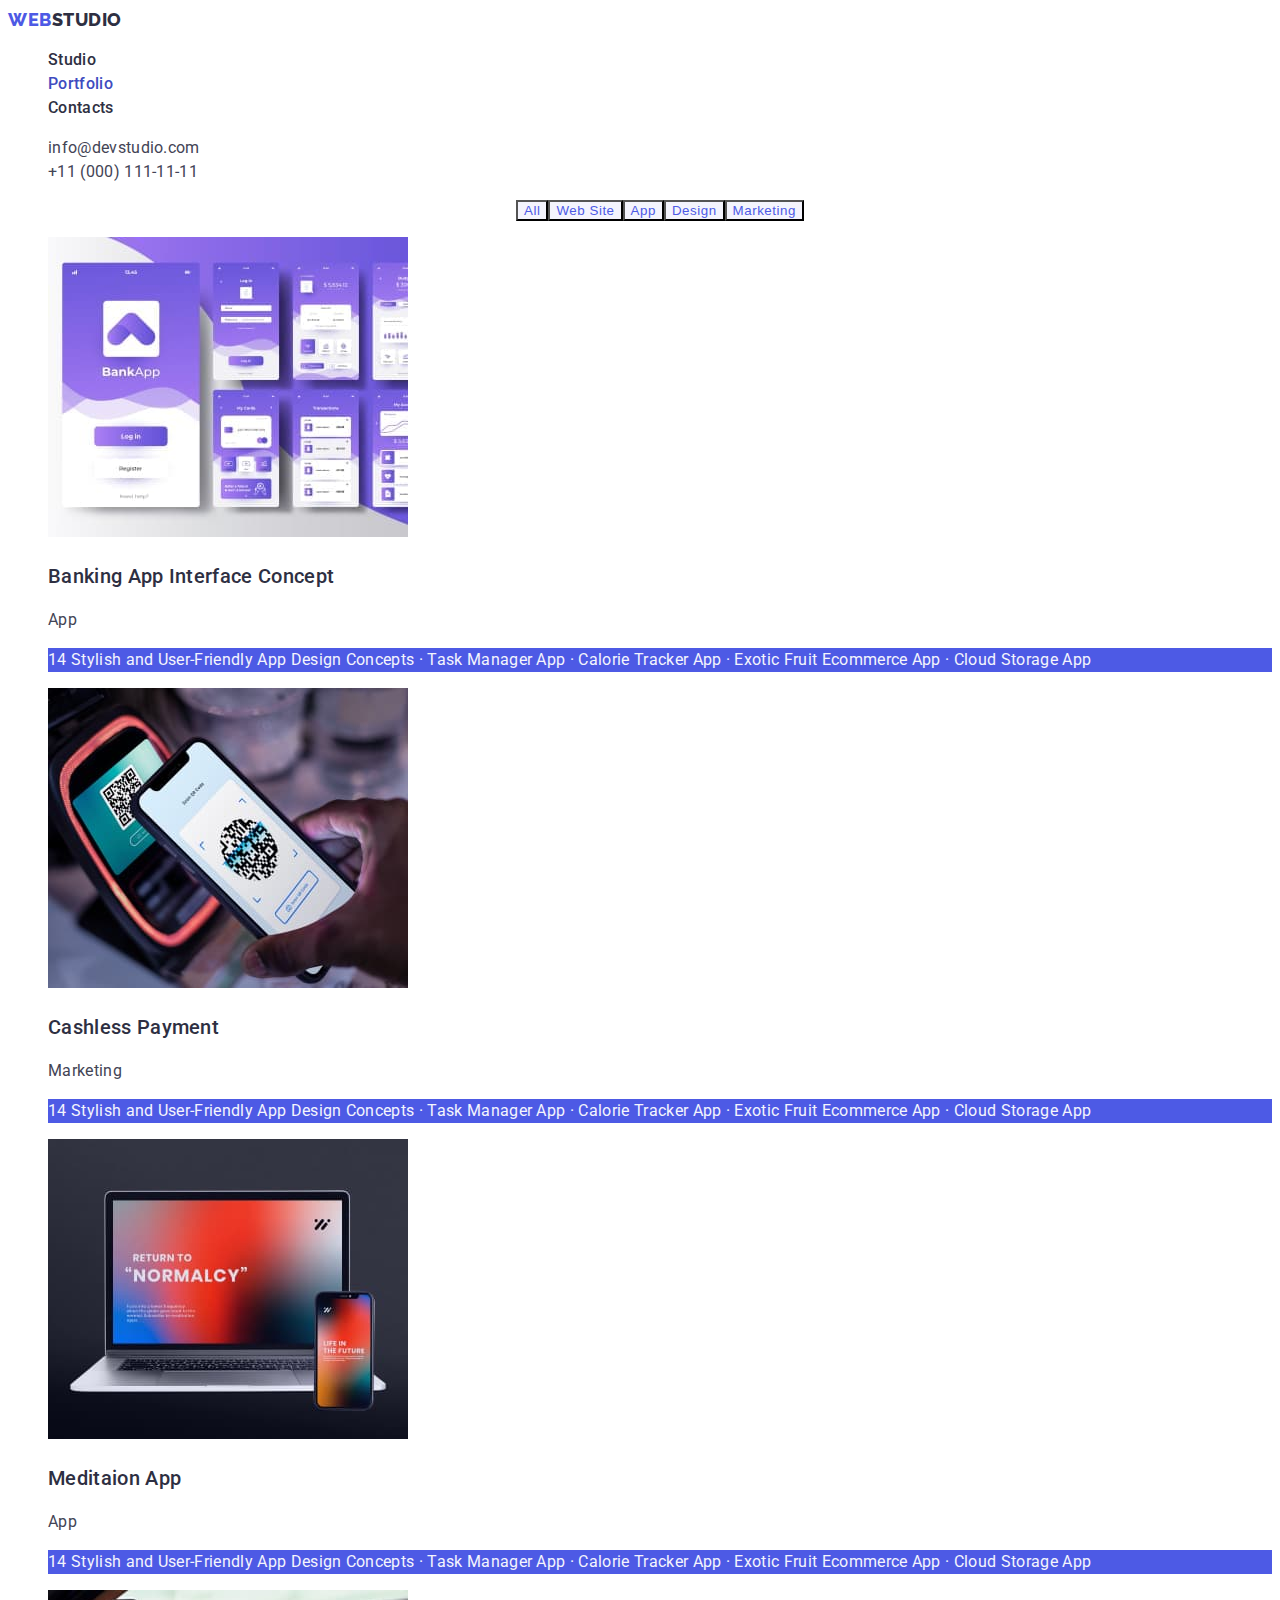
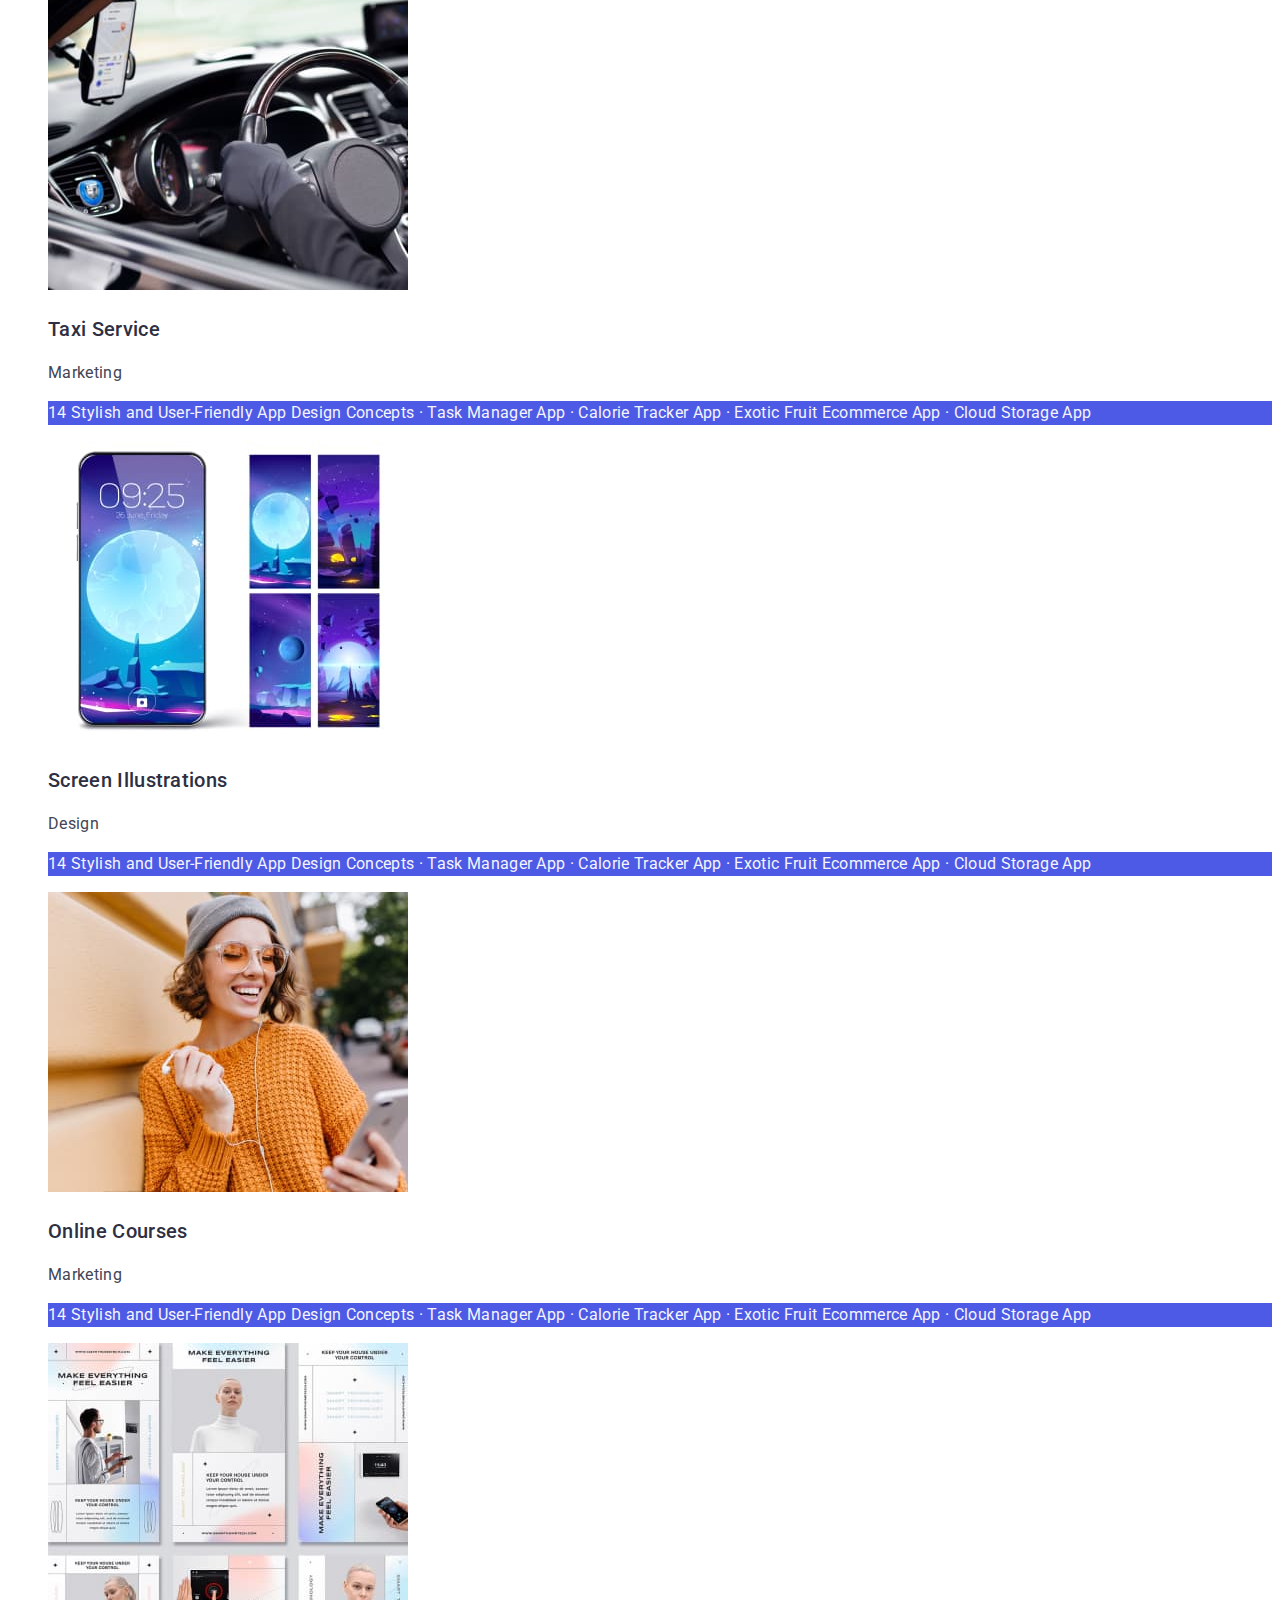
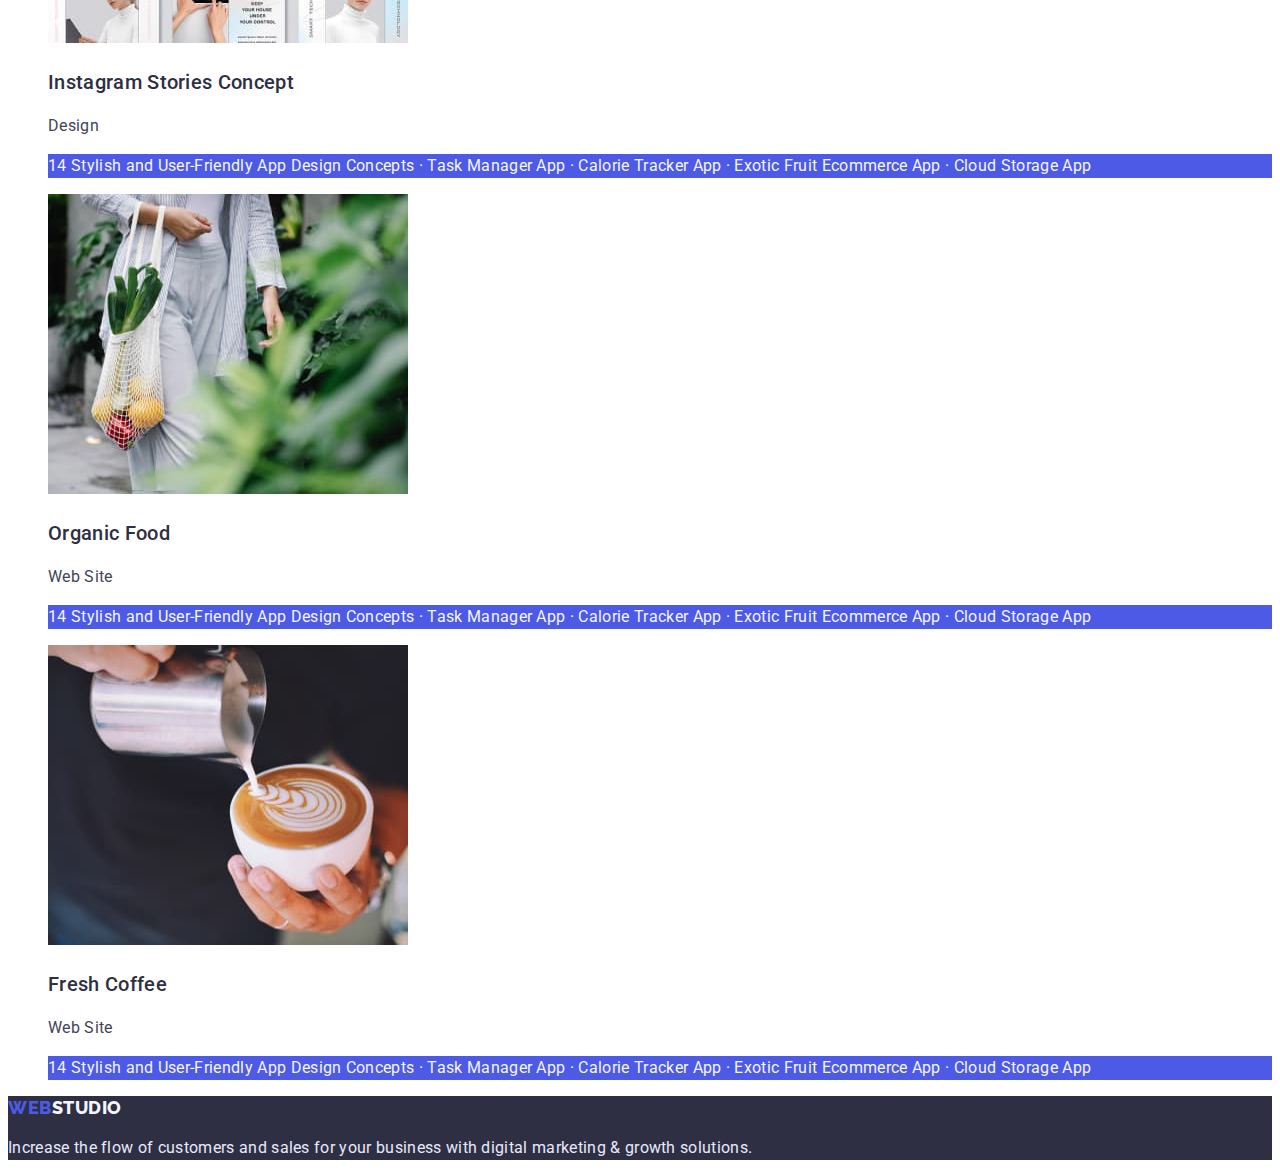
==== portfolio.html @ d2bc3204 "Initial commit" ====
<!DOCTYPE html>
<html lang="en">
  <head>
    <meta charset="UTF-8" />
    <meta http-equiv="X-UA-Compatible" content="IE=edge" />
    <meta name="viewport" content="width=device-width, initial-scale=1.0" />
    <title>Portfolio</title>
    <link rel="preconnect" href="https://fonts.googleapis.com" />
    <link rel="preconnect" href="https://fonts.gstatic.com" crossorigin />
    <link
      href="https://fonts.googleapis.com/css2?family=Raleway:ital,wght@0,800;1,800&family=Roboto:ital,wght@0,400;0,500;0,700;0,900;1,400;1,500;1,700;1,900&display=swap"
      rel="stylesheet"
    />

    <link rel="stylesheet" href="./css/styles.css" />
  </head>
  <body>
    <!-- Header -->

    <header class="page-header">
      <nav class="page-nav">
        <a class="logo link" href="./index.html"
          >Web<span class="logo-studio">Studio</span></a
        >
        <ul class="menu list">
          <li class="menu-item">
            <a class="menu-link link" href="./index.html">Studio</a>
          </li>
          <li class="menu-item">
            <a class="menu-link current link" href="./portfolio.html"
              >Portfolio</a
            >
          </li>
          <li class="menu-item">
            <a class="menu-link link" href="">Contacts</a>
          </li>
        </ul>
      </nav>
      <ul class="contact list">
        <li class="contact-item">
          <a class="contact-mail link" href="mailto:info@devstudio.com"
            >info@devstudio.com</a
          >
        </li>
        <li class="contact-item">
          <a class="contact-phone link" href="tel:+110001111111"
            >+11 (000) 111-11-11</a
          >
        </li>
      </ul>
    </header>

    <!-- Main -->

    <main>
      <section class="section-works">
        <h1 class="main-title-none">Portfolio-hero</h1>
        <ul class="filters-list list">
          <li><button class="filter-btn" type="button">All</button></li>
          <li><button class="filter-btn" type="button">Web Site</button></li>
          <li><button class="filter-btn" type="button">App</button></li>
          <li><button class="filter-btn" type="button">Design</button></li>
          <li><button class="filter-btn" type="button">Marketing</button></li>
        </ul>

        <h2 class="section-title-none">Portfolio-work examples</h2>
        <ul class="list">
          <li>
            <a class="work-link link" href="">
              <img
                src="./images/portfolio/banking-app.jpg"
                alt="Banking App Interface Concept"
                width="360"
              />
              <h3 class="section-subtitle">Banking App Interface Concept</h3>
              <p class="section-description">App</p>
              <p class="work-info">
                14 Stylish and User-Friendly App Design Concepts · Task Manager
                App · Calorie Tracker App · Exotic Fruit Ecommerce App · Cloud
                Storage App
              </p>
            </a>
          </li>
          <li>
            <a class="work-link link" href="">
              <img
                src="./images/portfolio/cashless-payment.jpg"
                alt="Cashless Payment"
                width="360"
              />
              <h3 class="section-subtitle">Cashless Payment</h3>
              <p class="section-description">Marketing</p>
              <p class="work-info">
                14 Stylish and User-Friendly App Design Concepts · Task Manager
                App · Calorie Tracker App · Exotic Fruit Ecommerce App · Cloud
                Storage App
              </p>
            </a>
          </li>
          <li>
            <a class="work-link link" href="">
              <img
                src="./images/portfolio/meditaion-app.jpg"
                alt="Meditaion App"
                width="360"
              />
              <h3 class="section-subtitle">Meditaion App</h3>
              <p class="section-description">App</p>
              <p class="work-info">
                14 Stylish and User-Friendly App Design Concepts · Task Manager
                App · Calorie Tracker App · Exotic Fruit Ecommerce App · Cloud
                Storage App
              </p>
            </a>
          </li>
          <li>
            <a class="work-link link" href="">
              <img
                src="./images/portfolio/taxi-service.jpg"
                alt="Taxi Service"
                width="360"
              />
              <h3 class="section-subtitle">Taxi Service</h3>
              <p class="section-description">Marketing</p>
              <p class="work-info">
                14 Stylish and User-Friendly App Design Concepts · Task Manager
                App · Calorie Tracker App · Exotic Fruit Ecommerce App · Cloud
                Storage App
              </p>
            </a>
          </li>
          <li>
            <a class="work-link link" href="">
              <img
                src="./images/portfolio/screen-illustrations.jpg"
                alt="Screen Illustrations"
                width="360"
              />
              <h3 class="section-subtitle">Screen Illustrations</h3>
              <p class="section-description">Design</p>
              <p class="work-info">
                14 Stylish and User-Friendly App Design Concepts · Task Manager
                App · Calorie Tracker App · Exotic Fruit Ecommerce App · Cloud
                Storage App
              </p>
            </a>
          </li>
          <li>
            <a class="work-link link" href="">
              <img
                src="./images/portfolio/online-courses.jpg"
                alt="Online Courses"
                width="360"
              />
              <h3 class="section-subtitle">Online Courses</h3>
              <p class="section-description">Marketing</p>
              <p class="work-info">
                14 Stylish and User-Friendly App Design Concepts · Task Manager
                App · Calorie Tracker App · Exotic Fruit Ecommerce App · Cloud
                Storage App
              </p>
            </a>
          </li>
          <li>
            <a class="work-link link" href="">
              <img
                src="./images/portfolio/instagram-stories-concept.jpg"
                alt="Instagram Stories Concept"
                width="360"
              />
              <h3 class="section-subtitle">Instagram Stories Concept</h3>
              <p class="section-description">Design</p>
              <p class="work-info">
                14 Stylish and User-Friendly App Design Concepts · Task Manager
                App · Calorie Tracker App · Exotic Fruit Ecommerce App · Cloud
                Storage App
              </p>
            </a>
          </li>
          <li>
            <a class="work-link link" href="">
              <img
                src="./images/portfolio/organic-food.jpg"
                alt="Organic Food"
                width="360"
              />
              <h3 class="section-subtitle">Organic Food</h3>
              <p class="section-description">Web Site</p>
              <p class="work-info">
                14 Stylish and User-Friendly App Design Concepts · Task Manager
                App · Calorie Tracker App · Exotic Fruit Ecommerce App · Cloud
                Storage App
              </p>
            </a>
          </li>
          <li>
            <a class="work-link link" href="">
              <img
                src="./images/portfolio/fresh-coffee.jpg"
                alt="Fresh Coffee"
                width="360"
              />
              <h3 class="section-subtitle">Fresh Coffee</h3>
              <p class="section-description">Web Site</p>
              <p class="work-info">
                14 Stylish and User-Friendly App Design Concepts · Task Manager
                App · Calorie Tracker App · Exotic Fruit Ecommerce App · Cloud
                Storage App
              </p>
            </a>
          </li>
        </ul>
      </section>
    </main>

    <!-- Footer -->
    <footer class="footer">
      <a class="logo link" href="./index.html"
        >Web<span class="logo-studio">Studio</span></a
      >
      <p class="section-description">
        Increase the flow of customers and sales for your business with digital
        marketing & growth solutions.
      </p>
    </footer>
  </body>
</html>
---- css/styles.css ----
:root {
  --primary-font: 'Roboto', sans-serif;
  --secondary-font: 'Raleway', sans-serif;

  --primary-brand-color: #4d5ae5;
  --pressed-color: #404bbf;

  --primary-text-color: #434455;
  --secondary-text-color: #2e2f42;
  --dark-theme-text-color: #ffffff;
  --dark-theme-logo-text-color: #f4f4fd;
  --dark-theme-secondary-text-color: #e7e9fc;
  --work-info-text-color: #f4f4fd;
  --primary-background-color: #ffffff;
  --secondory-backgound-color: #f4f4fd;
  --dark-background-color: #2e2f42;
}

.list {
  list-style: none;
}

.link {
  text-decoration: none;
  /* color: inherit; */
}

body {
  font-family: var(--primary-font);
  font-size: 16px;
  line-height: 1.5;
  letter-spacing: 0.02em;
  background-color: var(--primary-background-color);
  color: var(--primary-text-color);
}

/* нижнэ пiдкреслення при наведеннi
.link:hover, */
/* .link:focus { */
/* text-decoration: underline; */
/* } */

/* ==========Components========= */

.main-title {
  font-weight: 700;
  font-size: 56px;
  line-height: 1.07;
  text-align: center;
  color: var(--dark-theme-text-color);
}
.main-title-none {
  display: none;
}

.section-title {
  font-weight: 700;
  font-size: 36px;
  line-height: 1.11;
  text-align: center;
  text-transform: capitalize;
  color: var(--secondary-text-color);
}

.section-title-none {
  display: none;
}

.section-subtitle {
  font-weight: 500;
  font-size: 20px;
  line-height: 1.2;
  color: var(--secondary-text-color);
}

.section-description {
  color: var(--primary-text-color);
}
/* ==========/Components========= */

/* =============Header========== */
.page-header {
  background: var(--primary-background-color);
}

.logo {
  font-family: var(--secondary-font);
  font-weight: 800;
  font-size: 18px;
  line-height: 1.33;
  display: flex;
  align-items: center;
  letter-spacing: 0.03em;
  text-transform: uppercase;
  color: var(--primary-brand-color);
}

.logo-studio {
  color: var(--secondary-text-color);
}

.menu-link {
  font-weight: 500;
  color: var(--secondary-text-color);
}

.menu-link:hover,
.menu-link:focus {
  color: var(--pressed-color);
}

.menu-link.current {
  color: var(--pressed-color);
}

.contact-mail {
  color: var(--primary-text-color);
}

.contact-mail:hover,
.contact-mail:focus {
  color: var(--pressed-color);
}

.contact-phone {
  color: var(--primary-text-color);
}

.contact-phone:hover,
.contact-phone:focus {
  color: var(--pressed-color);
}
/* ===========/Header============*/

/* ============Hero============== */
.hero {
  background: var(--dark-background-color);
}

.modal-btn {
  font-weight: 500;
  display: flex;
  align-items: center;
  letter-spacing: 0.04em;
  color: var(--dark-theme-text-color);
  background-color: var(--primary-brand-color);
  cursor: pointer;
}

.modal-btn:hover,
.modal-btn:focus {
  background-color: var(--pressed-color);
}
/* ==============/Hero=========== */

/* ==============Main============= */
/*  =============Team============== */
.section-team {
  background-color: var(--secondory-backgound-color);
}
/* =============/Main================ */

/* =============Footer============= */
.footer {
  background: var(--dark-background-color);
}

.footer .logo-studio {
  color: var(--dark-theme-logo-text-color);
}

.footer .section-description {
  color: var(--dark-theme-secondary-text-color);
}

/* ==============Portfolio=============*/
.filters-list {
  display: flex;
  flex-direction: row;
  justify-content: center;
  align-items: center;
}

.filter-btn {
  display: flex;
  flex-direction: row;
  justify-content: center;
  align-items: center;

  font-weight: 500;
  display: flex;
  align-items: center;
  text-align: center;
  letter-spacing: 0.04em;
  background-color: var(--secondory-backgound-color);
  color: var(--primary-brand-color);
  cursor: pointer;
}

.filter-btn:hover,
.filter-btn:focus {
  background-color: var(--primary-brand-color);
  color: var(--dark-theme-text-color);
}

.work-info {
  color: var(--work-info-text-color);
  background-color: var(--primary-brand-color);
}
/* ==============/Portfolio=============*/
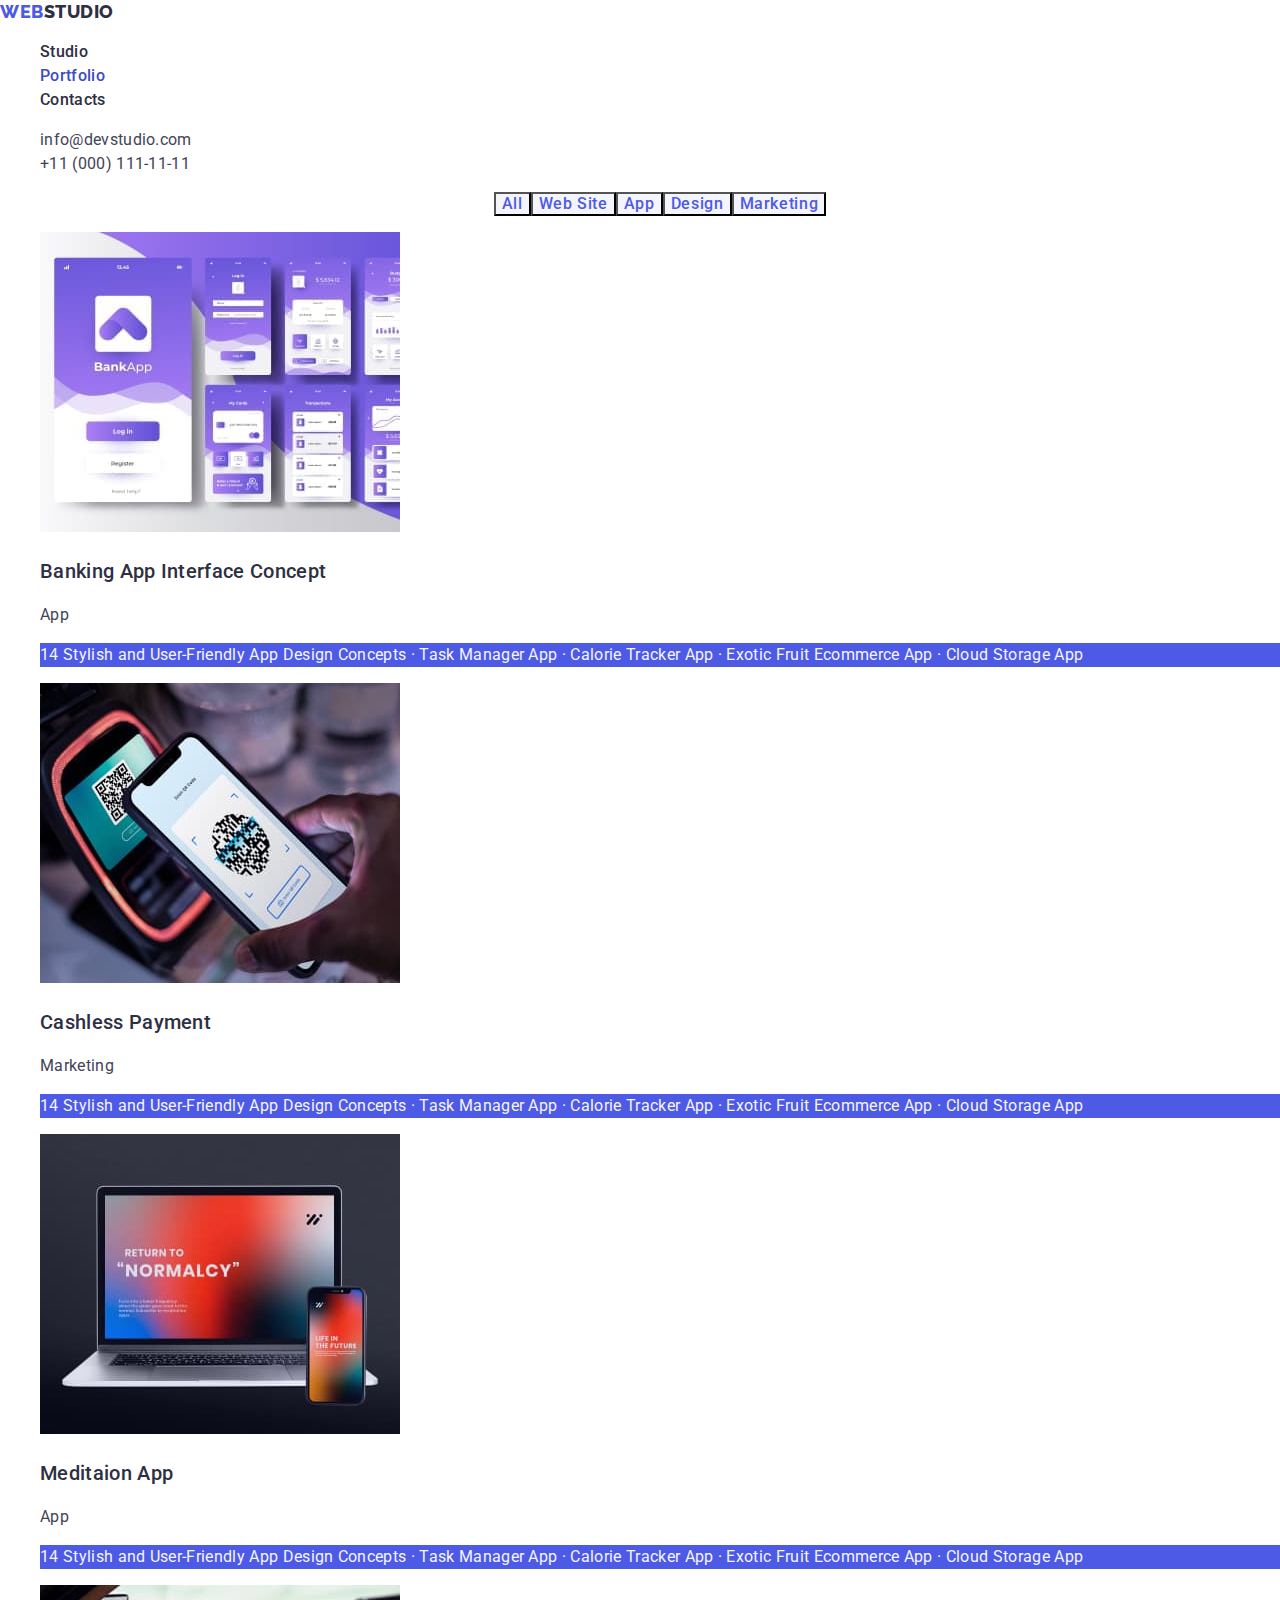
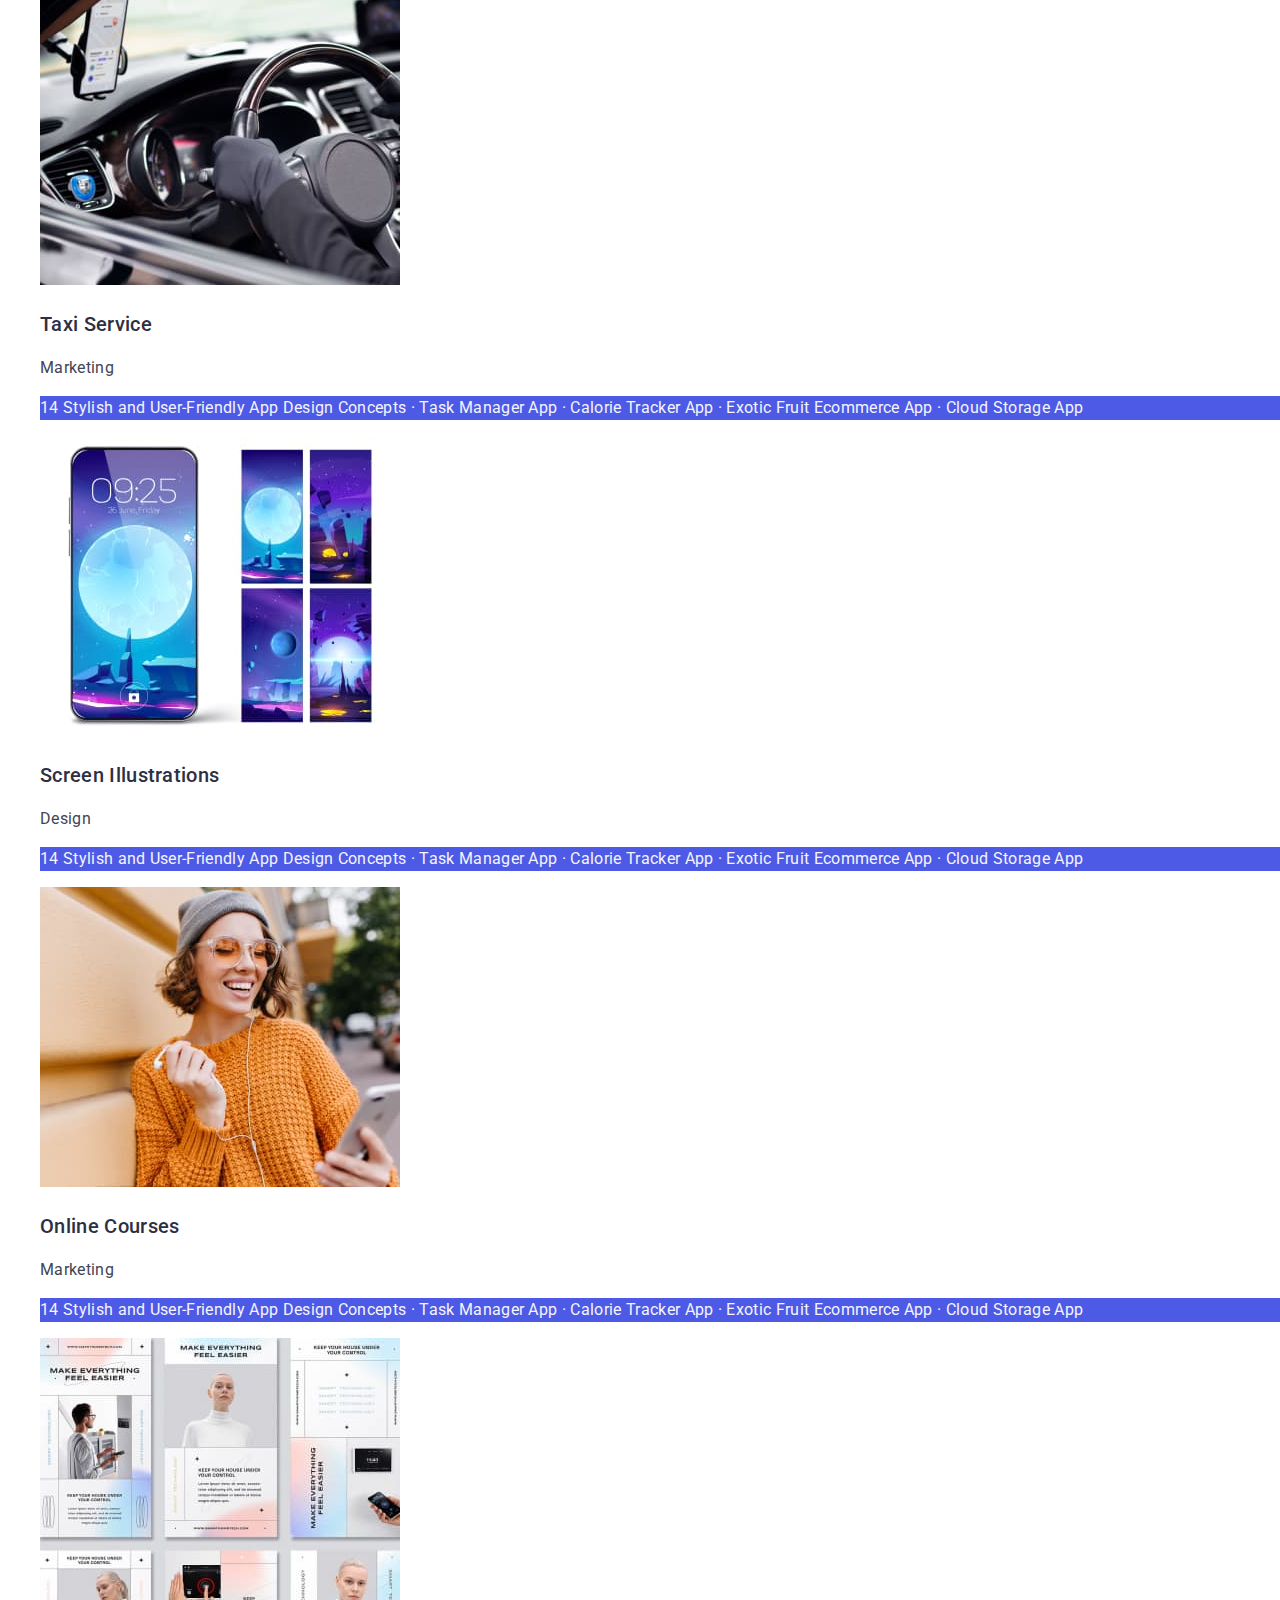
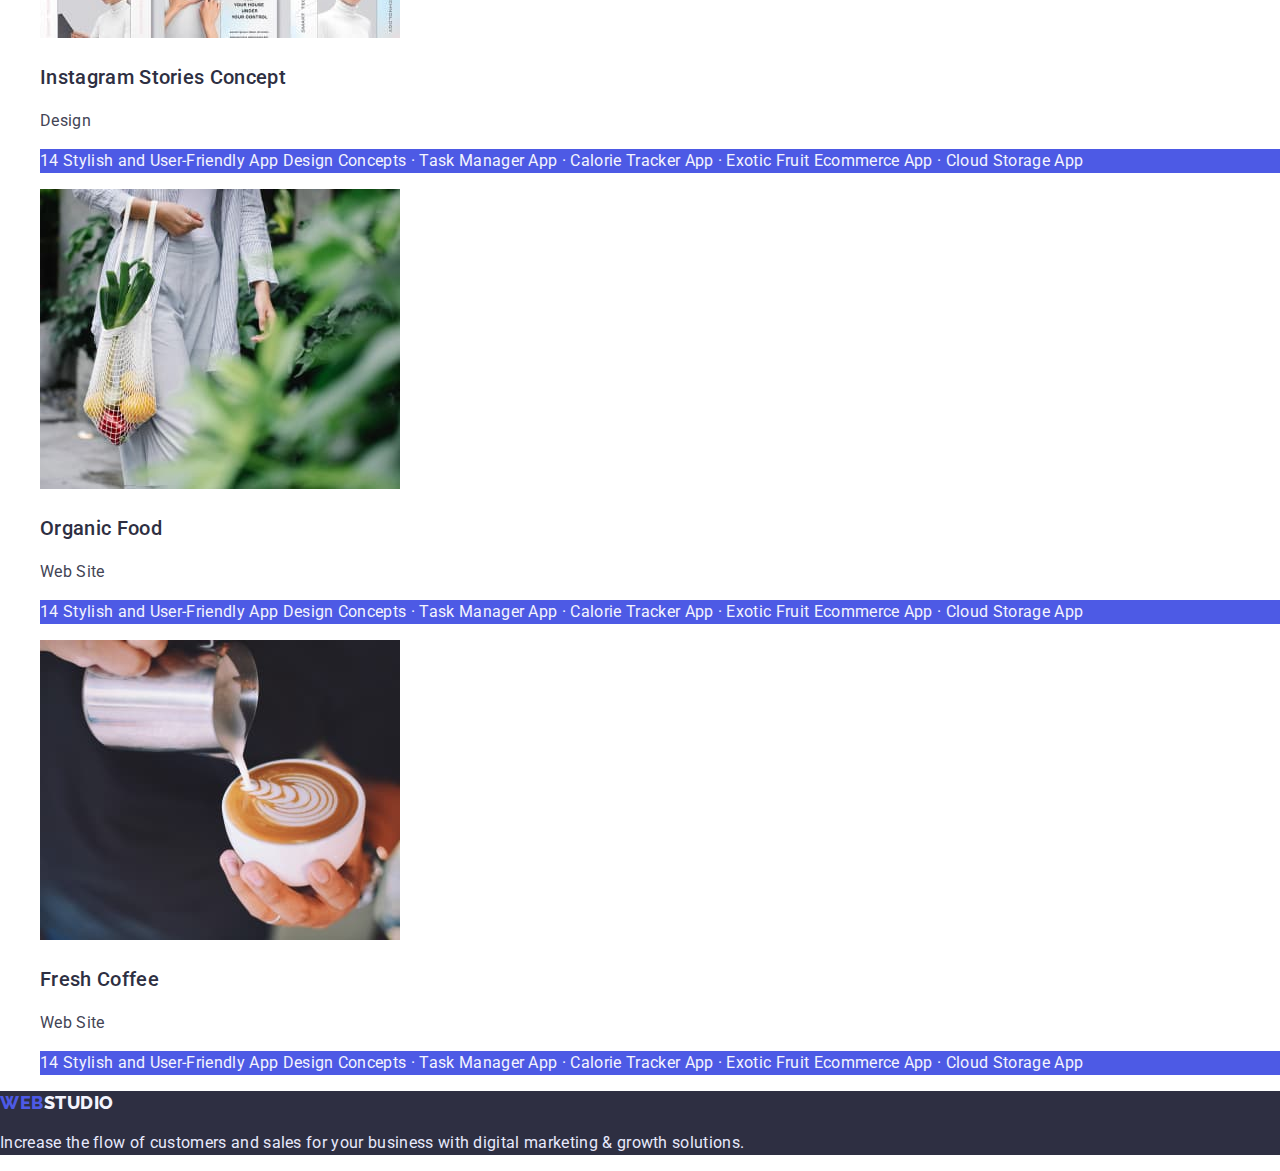
==== commit 1955c4a6: "add modern-normolize" ====
--- a/portfolio.html
+++ b/portfolio.html
@@ -11,7 +11,10 @@
       href="https://fonts.googleapis.com/css2?family=Raleway:ital,wght@0,800;1,800&family=Roboto:ital,wght@0,400;0,500;0,700;0,900;1,400;1,500;1,700;1,900&display=swap"
       rel="stylesheet"
     />
-
+    <link
+      rel="stylesheet"
+      href="https://cdnjs.cloudflare.com/ajax/libs/modern-normalize/1.1.0/modern-normalize.min.css"
+    />
     <link rel="stylesheet" href="./css/styles.css" />
   </head>
   <body>
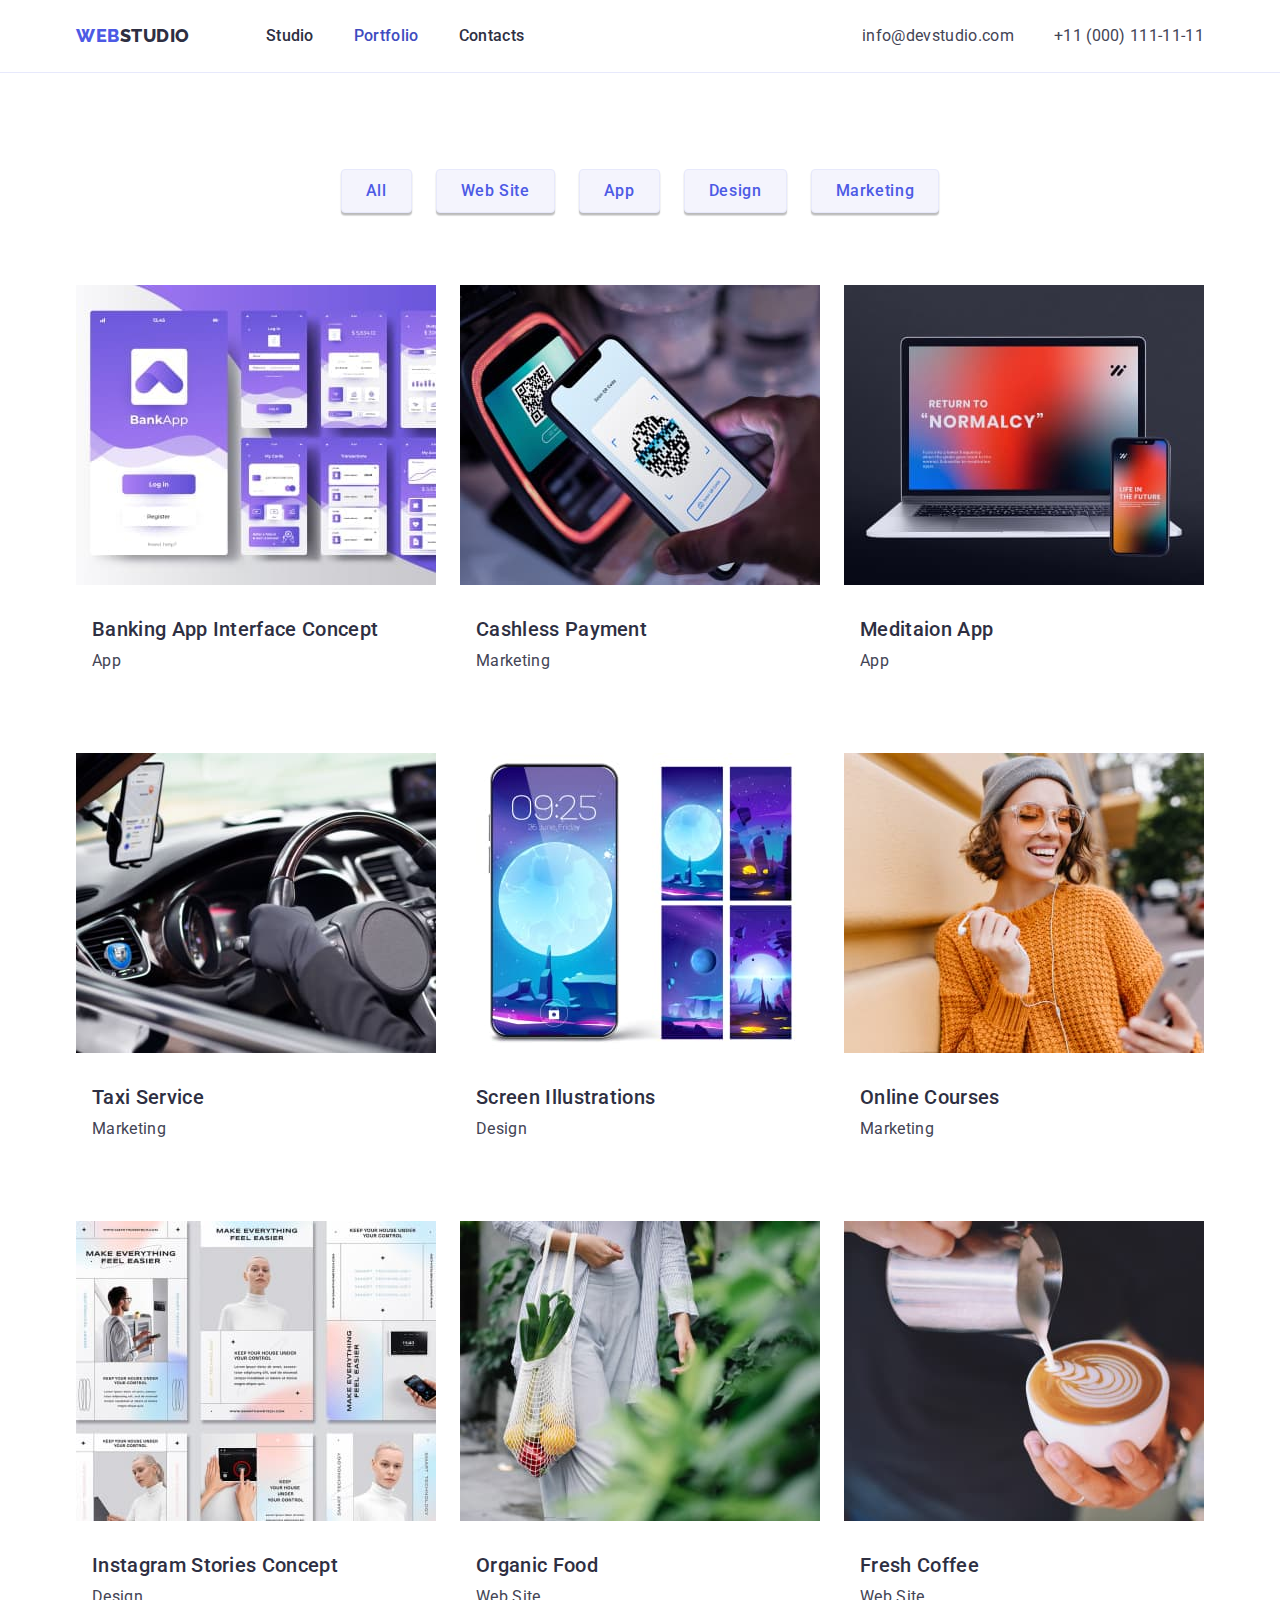
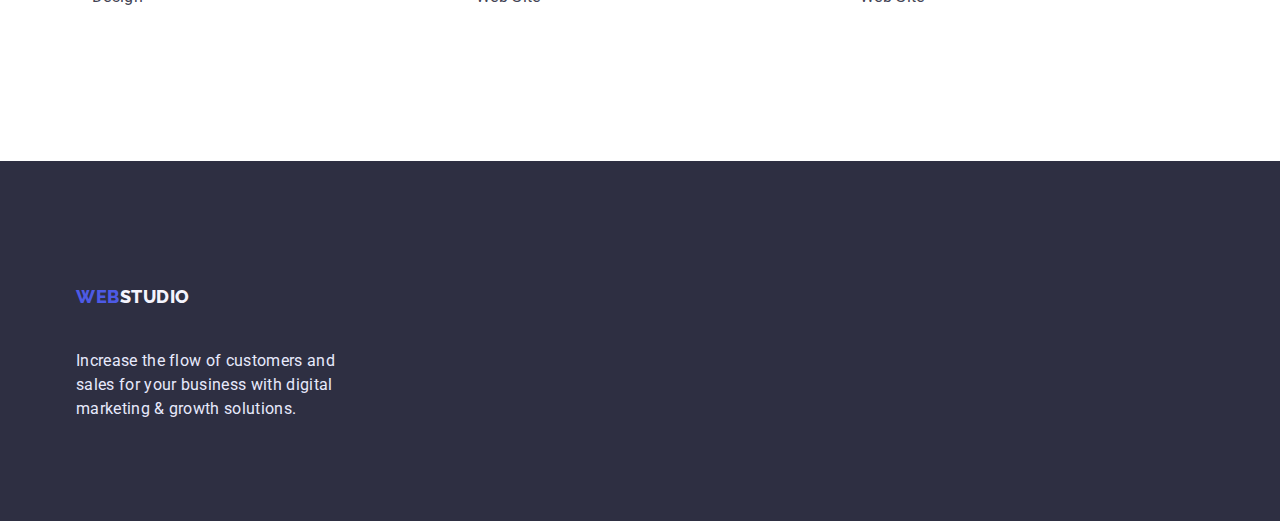
==== commit 6f5bf073: "HW 3 CSS" ====
--- a/portfolio.html
+++ b/portfolio.html
@@ -21,210 +21,248 @@
     <!-- Header -->
 
     <header class="page-header">
-      <nav class="page-nav">
-        <a class="logo link" href="./index.html"
-          >Web<span class="logo-studio">Studio</span></a
-        >
-        <ul class="menu list">
-          <li class="menu-item">
-            <a class="menu-link link" href="./index.html">Studio</a>
-          </li>
-          <li class="menu-item">
-            <a class="menu-link current link" href="./portfolio.html"
-              >Portfolio</a
+      <div class="container page-header-container">
+        <nav class="page-nav">
+          <a class="logo link" href="./index.html"
+            >Web<span class="logo-studio">Studio</span></a
+          >
+          <ul class="menu list">
+            <li class="menu-item">
+              <a class="menu-link link" href="./index.html">Studio</a>
+            </li>
+            <li class="menu-item">
+              <a class="menu-link current link" href="./portfolio.html"
+                >Portfolio</a
+              >
+            </li>
+            <li class="menu-item">
+              <a class="menu-link link" href="">Contacts</a>
+            </li>
+          </ul>
+        </nav>
+        <ul class="contact list">
+          <li class="contact-item">
+            <a class="contact-link link" href="mailto:info@devstudio.com"
+              >info@devstudio.com</a
             >
           </li>
-          <li class="menu-item">
-            <a class="menu-link link" href="">Contacts</a>
+          <li class="contact-item">
+            <a class="contact-link link" href="tel:+110001111111"
+              >+11 (000) 111-11-11</a
+            >
           </li>
         </ul>
-      </nav>
-      <ul class="contact list">
-        <li class="contact-item">
-          <a class="contact-mail link" href="mailto:info@devstudio.com"
-            >info@devstudio.com</a
-          >
-        </li>
-        <li class="contact-item">
-          <a class="contact-phone link" href="tel:+110001111111"
-            >+11 (000) 111-11-11</a
-          >
-        </li>
-      </ul>
+      </div>
     </header>
 
     <!-- Main -->
 
     <main>
       <section class="section-works">
-        <h1 class="main-title-none">Portfolio-hero</h1>
-        <ul class="filters-list list">
-          <li><button class="filter-btn" type="button">All</button></li>
-          <li><button class="filter-btn" type="button">Web Site</button></li>
-          <li><button class="filter-btn" type="button">App</button></li>
-          <li><button class="filter-btn" type="button">Design</button></li>
-          <li><button class="filter-btn" type="button">Marketing</button></li>
-        </ul>
-
-        <h2 class="section-title-none">Portfolio-work examples</h2>
-        <ul class="list">
-          <li>
-            <a class="work-link link" href="">
-              <img
-                src="./images/portfolio/banking-app.jpg"
-                alt="Banking App Interface Concept"
-                width="360"
-              />
-              <h3 class="section-subtitle">Banking App Interface Concept</h3>
-              <p class="section-description">App</p>
-              <p class="work-info">
-                14 Stylish and User-Friendly App Design Concepts · Task Manager
-                App · Calorie Tracker App · Exotic Fruit Ecommerce App · Cloud
-                Storage App
-              </p>
-            </a>
-          </li>
-          <li>
-            <a class="work-link link" href="">
-              <img
-                src="./images/portfolio/cashless-payment.jpg"
-                alt="Cashless Payment"
-                width="360"
-              />
-              <h3 class="section-subtitle">Cashless Payment</h3>
-              <p class="section-description">Marketing</p>
-              <p class="work-info">
-                14 Stylish and User-Friendly App Design Concepts · Task Manager
-                App · Calorie Tracker App · Exotic Fruit Ecommerce App · Cloud
-                Storage App
-              </p>
-            </a>
-          </li>
-          <li>
-            <a class="work-link link" href="">
-              <img
-                src="./images/portfolio/meditaion-app.jpg"
-                alt="Meditaion App"
-                width="360"
-              />
-              <h3 class="section-subtitle">Meditaion App</h3>
-              <p class="section-description">App</p>
-              <p class="work-info">
-                14 Stylish and User-Friendly App Design Concepts · Task Manager
-                App · Calorie Tracker App · Exotic Fruit Ecommerce App · Cloud
-                Storage App
-              </p>
-            </a>
-          </li>
-          <li>
-            <a class="work-link link" href="">
-              <img
-                src="./images/portfolio/taxi-service.jpg"
-                alt="Taxi Service"
-                width="360"
-              />
-              <h3 class="section-subtitle">Taxi Service</h3>
-              <p class="section-description">Marketing</p>
-              <p class="work-info">
-                14 Stylish and User-Friendly App Design Concepts · Task Manager
-                App · Calorie Tracker App · Exotic Fruit Ecommerce App · Cloud
-                Storage App
-              </p>
-            </a>
-          </li>
-          <li>
-            <a class="work-link link" href="">
-              <img
-                src="./images/portfolio/screen-illustrations.jpg"
-                alt="Screen Illustrations"
-                width="360"
-              />
-              <h3 class="section-subtitle">Screen Illustrations</h3>
-              <p class="section-description">Design</p>
-              <p class="work-info">
-                14 Stylish and User-Friendly App Design Concepts · Task Manager
-                App · Calorie Tracker App · Exotic Fruit Ecommerce App · Cloud
-                Storage App
-              </p>
-            </a>
-          </li>
-          <li>
-            <a class="work-link link" href="">
-              <img
-                src="./images/portfolio/online-courses.jpg"
-                alt="Online Courses"
-                width="360"
-              />
-              <h3 class="section-subtitle">Online Courses</h3>
-              <p class="section-description">Marketing</p>
-              <p class="work-info">
-                14 Stylish and User-Friendly App Design Concepts · Task Manager
-                App · Calorie Tracker App · Exotic Fruit Ecommerce App · Cloud
-                Storage App
-              </p>
-            </a>
-          </li>
-          <li>
-            <a class="work-link link" href="">
-              <img
-                src="./images/portfolio/instagram-stories-concept.jpg"
-                alt="Instagram Stories Concept"
-                width="360"
-              />
-              <h3 class="section-subtitle">Instagram Stories Concept</h3>
-              <p class="section-description">Design</p>
-              <p class="work-info">
-                14 Stylish and User-Friendly App Design Concepts · Task Manager
-                App · Calorie Tracker App · Exotic Fruit Ecommerce App · Cloud
-                Storage App
-              </p>
-            </a>
-          </li>
-          <li>
-            <a class="work-link link" href="">
-              <img
-                src="./images/portfolio/organic-food.jpg"
-                alt="Organic Food"
-                width="360"
-              />
-              <h3 class="section-subtitle">Organic Food</h3>
-              <p class="section-description">Web Site</p>
-              <p class="work-info">
-                14 Stylish and User-Friendly App Design Concepts · Task Manager
-                App · Calorie Tracker App · Exotic Fruit Ecommerce App · Cloud
-                Storage App
-              </p>
-            </a>
-          </li>
-          <li>
-            <a class="work-link link" href="">
-              <img
-                src="./images/portfolio/fresh-coffee.jpg"
-                alt="Fresh Coffee"
-                width="360"
-              />
-              <h3 class="section-subtitle">Fresh Coffee</h3>
-              <p class="section-description">Web Site</p>
-              <p class="work-info">
-                14 Stylish and User-Friendly App Design Concepts · Task Manager
-                App · Calorie Tracker App · Exotic Fruit Ecommerce App · Cloud
-                Storage App
-              </p>
-            </a>
-          </li>
-        </ul>
+        <div class="container">
+          <h1 class="main-title-none">Portfolio-hero</h1>
+          <ul class="filters-list list">
+            <li class="filter-item">
+              <button class="filter-btn" type="button">All</button>
+            </li>
+            <li class="filter-item">
+              <button class="filter-btn" type="button">Web Site</button>
+            </li>
+            <li class="filter-item">
+              <button class="filter-btn" type="button">App</button>
+            </li>
+            <li class="filter-item">
+              <button class="filter-btn" type="button">Design</button>
+            </li>
+            <li class="filter-item">
+              <button class="filter-btn" type="button">Marketing</button>
+            </li>
+          </ul>
+
+          <h2 class="section-title-none">Portfolio-work examples</h2>
+          <ul class="list section-list">
+            <li class="">
+              <a class="work-link link" href="">
+                <img
+                  src="./images/portfolio/banking-app.jpg"
+                  alt="Banking App Interface Concept"
+                  width="360"
+                />
+                <div class="work-card-content">
+                  <h3 class="section-subtitle">
+                    Banking App Interface Concept
+                  </h3>
+                  <p class="section-description">App</p>
+                </div>
+                <!-- <p class="work-info">
+                  14 Stylish and User-Friendly App Design Concepts · Task
+                  Manager App · Calorie Tracker App · Exotic Fruit Ecommerce App
+                  · Cloud Storage App
+                </p> -->
+              </a>
+            </li>
+            <li class="">
+              <a class="work-link link" href="">
+                <img
+                  src="./images/portfolio/cashless-payment.jpg"
+                  alt="Cashless Payment"
+                  width="360"
+                />
+                <div class="work-card-content">
+                  <h3 class="section-subtitle">Cashless Payment</h3>
+                  <p class="section-description">Marketing</p>
+                </div>
+                <!-- <p class="work-info">
+                  14 Stylish and User-Friendly App Design Concepts · Task
+                  Manager App · Calorie Tracker App · Exotic Fruit Ecommerce App
+                  · Cloud Storage App
+                </p> -->
+              </a>
+            </li>
+            <li>
+              <a class="work-link link" href="">
+                <img
+                  src="./images/portfolio/meditaion-app.jpg"
+                  alt="Meditaion App"
+                  width="360"
+                />
+                <div class="work-card-content">
+                  <h3 class="section-subtitle">Meditaion App</h3>
+                  <p class="section-description">App</p>
+                </div>
+                <!-- <p class="work-info">
+                  14 Stylish and User-Friendly App Design Concepts · Task
+                  Manager App · Calorie Tracker App · Exotic Fruit Ecommerce App
+                  · Cloud Storage App
+                </p> -->
+              </a>
+            </li>
+            <li>
+              <a class="work-link link" href="">
+                <img
+                  src="./images/portfolio/taxi-service.jpg"
+                  alt="Taxi Service"
+                  width="360"
+                />
+                <div class="work-card-content">
+                  <h3 class="section-subtitle">Taxi Service</h3>
+                  <p class="section-description">Marketing</p>
+                </div>
+                <!-- <p class="work-info">
+                  14 Stylish and User-Friendly App Design Concepts · Task
+                  Manager App · Calorie Tracker App · Exotic Fruit Ecommerce App
+                  · Cloud Storage App
+                </p> -->
+              </a>
+            </li>
+            <li>
+              <a class="work-link link" href="">
+                <img
+                  src="./images/portfolio/screen-illustrations.jpg"
+                  alt="Screen Illustrations"
+                  width="360"
+                />
+                <div class="work-card-content">
+                  <h3 class="section-subtitle">Screen Illustrations</h3>
+                  <p class="section-description">Design</p>
+                </div>
+                <!-- <p class="work-info">
+                  14 Stylish and User-Friendly App Design Concepts · Task
+                  Manager App · Calorie Tracker App · Exotic Fruit Ecommerce App
+                  · Cloud Storage App
+                </p> -->
+              </a>
+            </li>
+            <li>
+              <a class="work-link link" href="">
+                <img
+                  src="./images/portfolio/online-courses.jpg"
+                  alt="Online Courses"
+                  width="360"
+                />
+                <div class="work-card-content">
+                  <h3 class="section-subtitle">Online Courses</h3>
+                  <p class="section-description">Marketing</p>
+                </div>
+                <!-- <p class="work-info">
+                  14 Stylish and User-Friendly App Design Concepts · Task
+                  Manager App · Calorie Tracker App · Exotic Fruit Ecommerce App
+                  · Cloud Storage App
+                </p> -->
+              </a>
+            </li>
+            <li>
+              <a class="work-link link" href="">
+                <img
+                  src="./images/portfolio/instagram-stories-concept.jpg"
+                  alt="Instagram Stories Concept"
+                  width="360"
+                />
+                <div class="work-card-content">
+                  <h3 class="section-subtitle">Instagram Stories Concept</h3>
+                  <p class="section-description">Design</p>
+                </div>
+                <!-- <p class="work-info">
+                  14 Stylish and User-Friendly App Design Concepts · Task
+                  Manager App · Calorie Tracker App · Exotic Fruit Ecommerce App
+                  · Cloud Storage App
+                </p> -->
+              </a>
+            </li>
+            <li>
+              <a class="work-link link" href="">
+                <img
+                  src="./images/portfolio/organic-food.jpg"
+                  alt="Organic Food"
+                  width="360"
+                />
+                <div class="work-card-content">
+                  <h3 class="section-subtitle">Organic Food</h3>
+                  <p class="section-description">Web Site</p>
+                </div>
+                <!-- <p class="work-info">
+                  14 Stylish and User-Friendly App Design Concepts · Task
+                  Manager App · Calorie Tracker App · Exotic Fruit Ecommerce App
+                  · Cloud Storage App
+                </p> -->
+              </a>
+            </li>
+            <li>
+              <a class="work-link link" href="">
+                <img
+                  src="./images/portfolio/fresh-coffee.jpg"
+                  alt="Fresh Coffee"
+                  width="360"
+                />
+                <div class="work-card-content">
+                  <h3 class="section-subtitle">Fresh Coffee</h3>
+                  <p class="section-description">Web Site</p>
+                </div>
+                <!-- <p class="work-info">
+                  14 Stylish and User-Friendly App Design Concepts · Task
+                  Manager App · Calorie Tracker App · Exotic Fruit Ecommerce App
+                  · Cloud Storage App
+                </p> -->
+              </a>
+            </li>
+          </ul>
+        </div>
       </section>
     </main>
 
     <!-- Footer -->
     <footer class="footer">
-      <a class="logo link" href="./index.html"
-        >Web<span class="logo-studio">Studio</span></a
-      >
-      <p class="section-description">
-        Increase the flow of customers and sales for your business with digital
-        marketing & growth solutions.
-      </p>
+      <div class="container">
+        <div class="footer-container">
+          <a class="logo link" href="./index.html"
+            >Web<span class="logo-studio">Studio</span></a
+          >
+          <p class="section-description">
+            Increase the flow of customers and sales for your business with
+            digital marketing & growth solutions.
+          </p>
+        </div>
+      </div>
     </footer>
   </body>
 </html>
--- a/css/styles.css
+++ b/css/styles.css
@@ -14,6 +14,31 @@
   --primary-background-color: #ffffff;
   --secondory-backgound-color: #f4f4fd;
   --dark-background-color: #2e2f42;
+  --border-header-color: #e7e9fc;
+}
+/* Скидаэм зовнiшнi вiдступи, та.iн. стилi браузера */
+h1,
+h2,
+h3,
+h4,
+p {
+  margin-top: 0;
+  margin-bottom: 0;
+}
+
+ul,
+ol {
+  margin-top: 0;
+  margin-bottom: 0;
+  padding-left: 0;
+}
+
+img {
+  display: block;
+}
+
+button {
+  cursor: pointer;
 }
 
 .list {
@@ -34,6 +59,19 @@
   color: var(--primary-text-color);
 }
 
+.container {
+  width: 1158px;
+  margin-right: auto;
+  margin-left: auto;
+  padding-left: 15px;
+  padding-right: 15px;
+}
+
+.section {
+  /* display: flex; */
+  padding-top: 120px;
+  padding-bottom: 120px;
+}
 /* нижнэ пiдкреслення при наведеннi
 .link:hover, */
 /* .link:focus { */
@@ -54,6 +92,7 @@
 }
 
 .section-title {
+  margin-bottom: 72px;
   font-weight: 700;
   font-size: 36px;
   line-height: 1.11;
@@ -67,11 +106,18 @@
 }
 
 .section-subtitle {
+  margin-bottom: 8px;
   font-weight: 500;
   font-size: 20px;
   line-height: 1.2;
   color: var(--secondary-text-color);
 }
+.section-list {
+  display: flex;
+  flex-wrap: wrap;
+  row-gap: 48px;
+  column-gap: 24px;
+}
 
 .section-description {
   color: var(--primary-text-color);
@@ -81,17 +127,55 @@
 /* =============Header========== */
 .page-header {
   background: var(--primary-background-color);
+  border-bottom: 1px solid var(--border-header-color);
+}
+
+.page-header-container {
+  display: flex;
+  align-items: center;
+}
+
+.page-nav {
+  display: flex;
+  align-items: center;
+}
+
+.menu {
+  display: flex;
+  align-items: center;
+}
+
+.menu-item {
+  display: flex;
+  align-items: center;
+}
+
+.menu-item:not(:last-child) {
+  margin-right: 40px;
+}
+
+.contact {
+  display: flex;
+  align-items: center;
+  margin-left: auto;
+}
+
+.contact-item + .contact-item {
+  margin-left: 40px;
 }
 
 .logo {
+  padding-top: 24px;
+  padding-bottom: 24px;
+  margin-right: 76px;
+
   font-family: var(--secondary-font);
   font-weight: 800;
   font-size: 18px;
   line-height: 1.33;
-  display: flex;
-  align-items: center;
   letter-spacing: 0.03em;
   text-transform: uppercase;
+
   color: var(--primary-brand-color);
 }
 
@@ -100,7 +184,12 @@
 }
 
 .menu-link {
+  display: block;
+  padding-top: 24px;
+  padding-bottom: 24px;
+
   font-weight: 500;
+
   color: var(--secondary-text-color);
 }
 
@@ -113,38 +202,47 @@
   color: var(--pressed-color);
 }
 
-.contact-mail {
+.contact-link {
+  display: block;
+  padding-top: 24px;
+  padding-bottom: 24px;
+
   color: var(--primary-text-color);
 }
 
-.contact-mail:hover,
-.contact-mail:focus {
+.contact-link:hover,
+.contact-link:focus {
   color: var(--pressed-color);
 }
-
-.contact-phone {
-  color: var(--primary-text-color);
-}
-
-.contact-phone:hover,
-.contact-phone:focus {
-  color: var(--pressed-color);
-}
 /* ===========/Header============*/
 
 /* ============Hero============== */
+
+.hero-container {
+  padding: 188px 0;
+  text-align: center;
+}
+
+.main-title {
+  width: 496px;
+  margin-bottom: 48px;
+  margin-left: auto;
+  margin-right: auto;
+}
+
 .hero {
   background: var(--dark-background-color);
 }
 
 .modal-btn {
+  padding: 16px 32px;
+  gap: 10px;
+  box-shadow: 0px 4px 4px rgba(0, 0, 0, 0.15);
+  border-radius: 4px;
   font-weight: 500;
-  display: flex;
-  align-items: center;
   letter-spacing: 0.04em;
   color: var(--dark-theme-text-color);
   background-color: var(--primary-brand-color);
-  cursor: pointer;
 }
 
 .modal-btn:hover,
@@ -154,17 +252,62 @@
 /* ==============/Hero=========== */
 
 /* ==============Main============= */
-/*  =============Team============== */
+/* Skills */
+.skill-content {
+  flex-basis: calc((100% - 3 * 24px) / 4);
+}
+
+/* Doing */
+.section-examples {
+  padding-top: 0;
+}
+.doing-card {
+  flex-basis: calc((100% - 2 * 24px) / 3);
+}
+
+/*  Team */
+
 .section-team {
   background-color: var(--secondory-backgound-color);
 }
+
+.team-card {
+  flex-basis: calc((100% - 3 * 24px) / 4);
+  display: flex;
+  flex-direction: column;
+  justify-content: center;
+  align-items: center;
+  /* padding: 0px 0px 32px;
+  gap: 32px; */
+  background: var(--primary-background-color) #ffffff;
+  box-shadow: 0px 1px 6px rgba(46, 47, 66, 0.08),
+    0px 1px 1px rgba(46, 47, 66, 0.16), 0px 2px 1px rgba(46, 47, 66, 0.08);
+  border-radius: 0px 0px 4px 4px;
+}
+
+.team-card-content {
+  padding: 32px 16px;
+  text-align: center;
+}
 /* =============/Main================ */
 
 /* =============Footer============= */
+.footer-container {
+  display: block;
+  padding-top: 100px;
+  padding-bottom: 100px;
+  max-width: 264px;
+}
+
 .footer {
   background: var(--dark-background-color);
 }
 
+.footer .logo {
+  display: inline-block;
+  margin-right: 0;
+  margin-bottom: 16px;
+}
 .footer .logo-studio {
   color: var(--dark-theme-logo-text-color);
 }
@@ -179,22 +322,34 @@
   flex-direction: row;
   justify-content: center;
   align-items: center;
+  padding-top: 96px;
+  margin-bottom: 72px;
+}
+
+.filter-item {
+  display: flex;
+  justify-content: center;
+  align-items: center;
+}
+.filter-item:not(:last-child) {
+  margin-right: 24px;
 }
 
 .filter-btn {
-  display: flex;
-  flex-direction: row;
-  justify-content: center;
-  align-items: center;
+  padding: 12px 24px;
+  /* gap: 24px; */
 
   font-weight: 500;
-  display: flex;
-  align-items: center;
   text-align: center;
   letter-spacing: 0.04em;
+
   background-color: var(--secondory-backgound-color);
   color: var(--primary-brand-color);
-  cursor: pointer;
+
+  border: 1px solid var(--dark-theme-secondary-text-color);
+  border-radius: 4px;
+  box-shadow: 0px 3px 1px rgba(0, 0, 0, 0.1), 0px 2px 1px rgba(0, 0, 0, 0.08),
+    0px 2px 2px rgba(0, 0, 0, 0.12);
 }
 
 .filter-btn:hover,
@@ -207,4 +362,18 @@
   color: var(--work-info-text-color);
   background-color: var(--primary-brand-color);
 }
+
+.work-link {
+  display: block;
+}
+.work-card-content {
+  padding: 32px 16px;
+}
+.section-works {
+  padding-bottom: 120px;
+}
+/* .section-works .container {
+  background-color: chartreuse;
+} */
+
 /* ==============/Portfolio=============*/
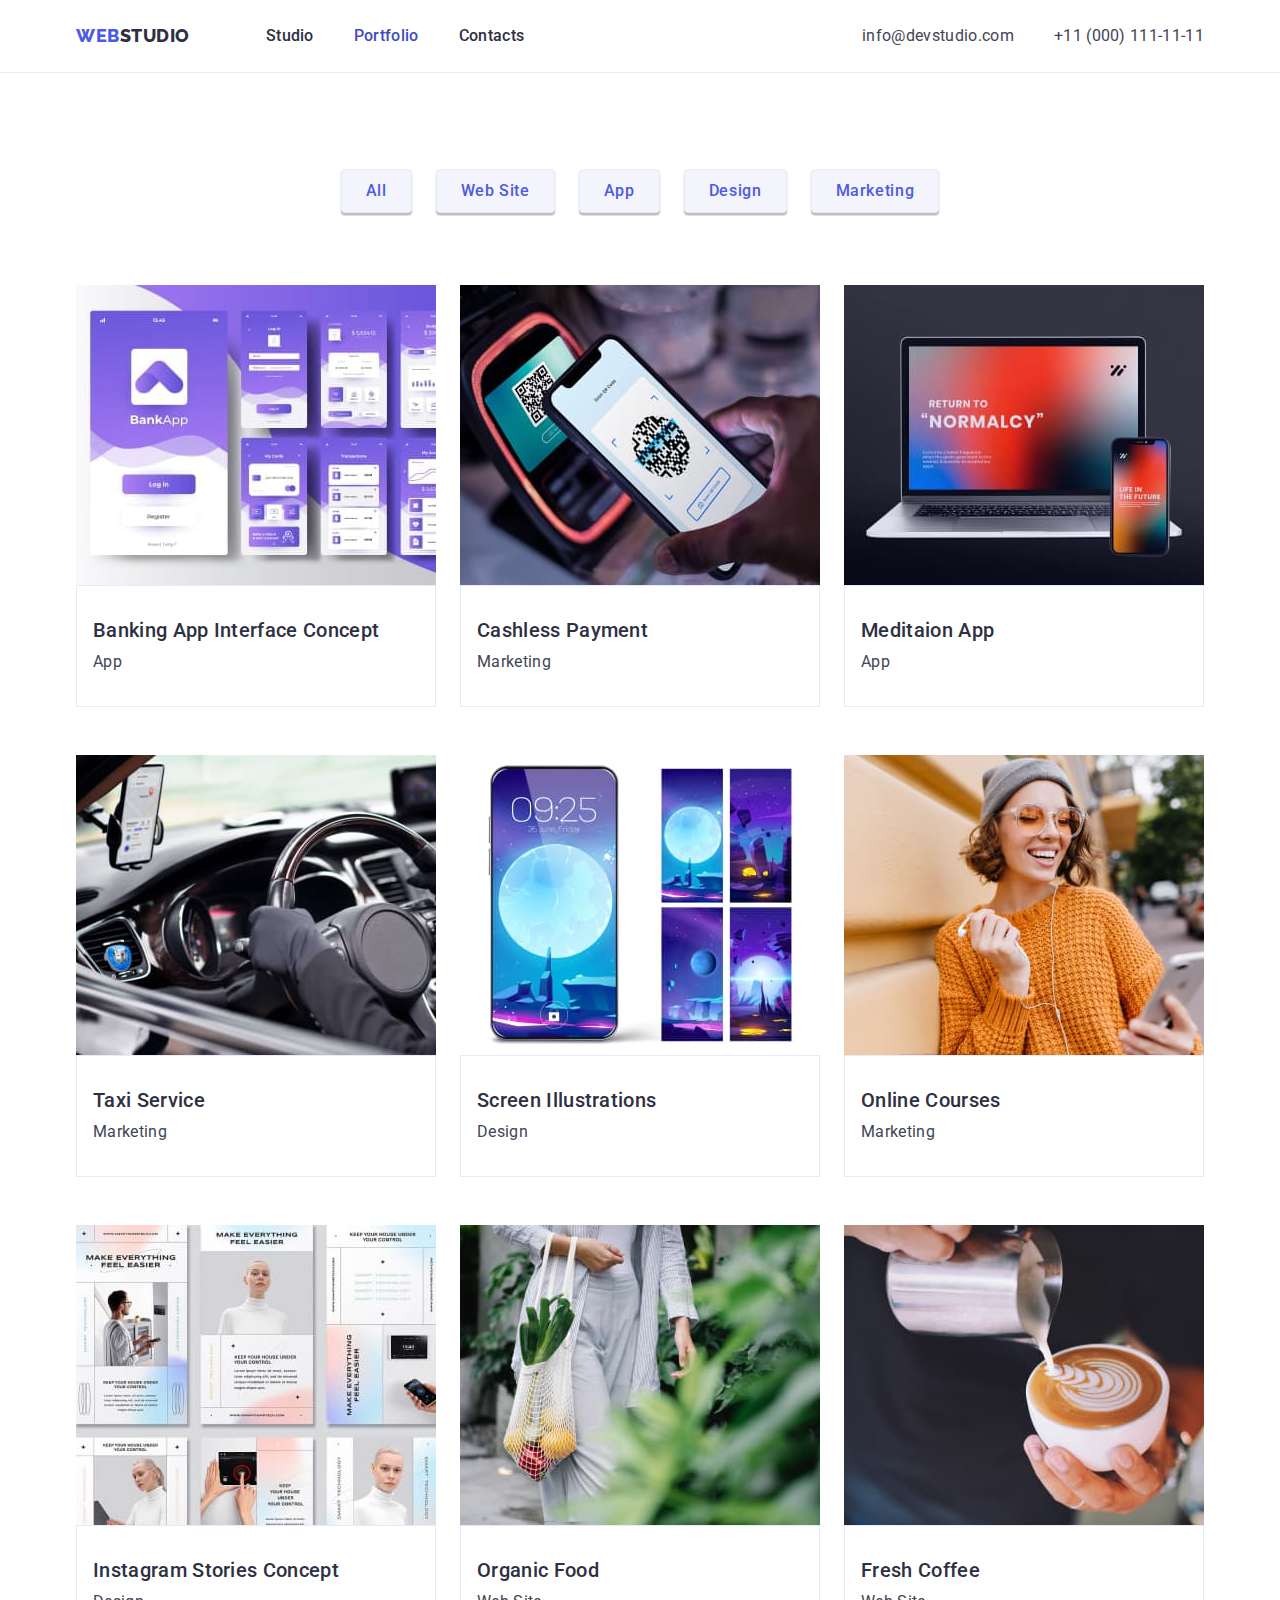
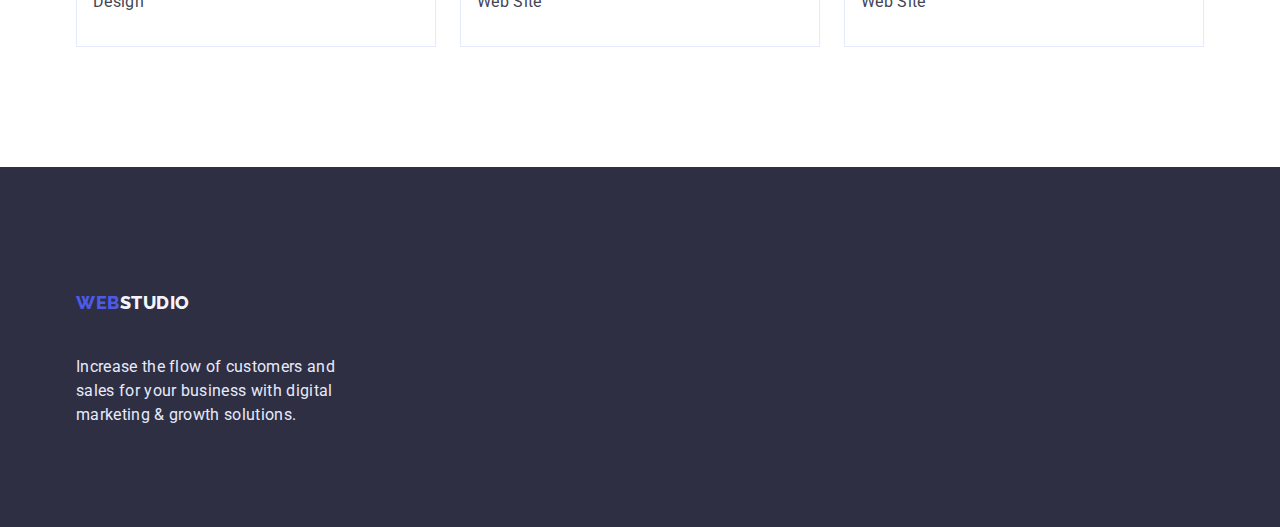
==== commit dc0be354: "HW3 css chandes" ====
--- a/portfolio.html
+++ b/portfolio.html
@@ -59,7 +59,7 @@
 
     <main>
       <section class="section-works">
-        <div class="container">
+        <div class="container section">
           <h1 class="main-title-none">Portfolio-hero</h1>
           <ul class="filters-list list">
             <li class="filter-item">
@@ -81,7 +81,7 @@
 
           <h2 class="section-title-none">Portfolio-work examples</h2>
           <ul class="list section-list">
-            <li class="">
+            <li class="work-card">
               <a class="work-link link" href="">
                 <img
                   src="./images/portfolio/banking-app.jpg"
@@ -94,14 +94,14 @@
                   </h3>
                   <p class="section-description">App</p>
                 </div>
-                <!-- <p class="work-info">
-                  14 Stylish and User-Friendly App Design Concepts · Task
-                  Manager App · Calorie Tracker App · Exotic Fruit Ecommerce App
-                  · Cloud Storage App
-                </p> -->
-              </a>
-            </li>
-            <li class="">
+                <p class="work-info">
+                  14 Stylish and User-Friendly App Design Concepts · Task
+                  Manager App · Calorie Tracker App · Exotic Fruit Ecommerce App
+                  · Cloud Storage App
+                </p>
+              </a>
+            </li>
+            <li class="work-card">
               <a class="work-link link" href="">
                 <img
                   src="./images/portfolio/cashless-payment.jpg"
@@ -112,14 +112,14 @@
                   <h3 class="section-subtitle">Cashless Payment</h3>
                   <p class="section-description">Marketing</p>
                 </div>
-                <!-- <p class="work-info">
-                  14 Stylish and User-Friendly App Design Concepts · Task
-                  Manager App · Calorie Tracker App · Exotic Fruit Ecommerce App
-                  · Cloud Storage App
-                </p> -->
-              </a>
-            </li>
-            <li>
+                <p class="work-info">
+                  14 Stylish and User-Friendly App Design Concepts · Task
+                  Manager App · Calorie Tracker App · Exotic Fruit Ecommerce App
+                  · Cloud Storage App
+                </p>
+              </a>
+            </li>
+            <li class="work-card">
               <a class="work-link link" href="">
                 <img
                   src="./images/portfolio/meditaion-app.jpg"
@@ -130,14 +130,14 @@
                   <h3 class="section-subtitle">Meditaion App</h3>
                   <p class="section-description">App</p>
                 </div>
-                <!-- <p class="work-info">
-                  14 Stylish and User-Friendly App Design Concepts · Task
-                  Manager App · Calorie Tracker App · Exotic Fruit Ecommerce App
-                  · Cloud Storage App
-                </p> -->
-              </a>
-            </li>
-            <li>
+                <p class="work-info">
+                  14 Stylish and User-Friendly App Design Concepts · Task
+                  Manager App · Calorie Tracker App · Exotic Fruit Ecommerce App
+                  · Cloud Storage App
+                </p>
+              </a>
+            </li>
+            <li class="work-card">
               <a class="work-link link" href="">
                 <img
                   src="./images/portfolio/taxi-service.jpg"
@@ -148,14 +148,14 @@
                   <h3 class="section-subtitle">Taxi Service</h3>
                   <p class="section-description">Marketing</p>
                 </div>
-                <!-- <p class="work-info">
-                  14 Stylish and User-Friendly App Design Concepts · Task
-                  Manager App · Calorie Tracker App · Exotic Fruit Ecommerce App
-                  · Cloud Storage App
-                </p> -->
-              </a>
-            </li>
-            <li>
+                <p class="work-info">
+                  14 Stylish and User-Friendly App Design Concepts · Task
+                  Manager App · Calorie Tracker App · Exotic Fruit Ecommerce App
+                  · Cloud Storage App
+                </p>
+              </a>
+            </li>
+            <li class="work-card">
               <a class="work-link link" href="">
                 <img
                   src="./images/portfolio/screen-illustrations.jpg"
@@ -166,14 +166,14 @@
                   <h3 class="section-subtitle">Screen Illustrations</h3>
                   <p class="section-description">Design</p>
                 </div>
-                <!-- <p class="work-info">
-                  14 Stylish and User-Friendly App Design Concepts · Task
-                  Manager App · Calorie Tracker App · Exotic Fruit Ecommerce App
-                  · Cloud Storage App
-                </p> -->
-              </a>
-            </li>
-            <li>
+                <p class="work-info">
+                  14 Stylish and User-Friendly App Design Concepts · Task
+                  Manager App · Calorie Tracker App · Exotic Fruit Ecommerce App
+                  · Cloud Storage App
+                </p>
+              </a>
+            </li>
+            <li class="work-card">
               <a class="work-link link" href="">
                 <img
                   src="./images/portfolio/online-courses.jpg"
@@ -184,14 +184,14 @@
                   <h3 class="section-subtitle">Online Courses</h3>
                   <p class="section-description">Marketing</p>
                 </div>
-                <!-- <p class="work-info">
-                  14 Stylish and User-Friendly App Design Concepts · Task
-                  Manager App · Calorie Tracker App · Exotic Fruit Ecommerce App
-                  · Cloud Storage App
-                </p> -->
-              </a>
-            </li>
-            <li>
+                <p class="work-info">
+                  14 Stylish and User-Friendly App Design Concepts · Task
+                  Manager App · Calorie Tracker App · Exotic Fruit Ecommerce App
+                  · Cloud Storage App
+                </p>
+              </a>
+            </li>
+            <li class="work-card">
               <a class="work-link link" href="">
                 <img
                   src="./images/portfolio/instagram-stories-concept.jpg"
@@ -202,14 +202,14 @@
                   <h3 class="section-subtitle">Instagram Stories Concept</h3>
                   <p class="section-description">Design</p>
                 </div>
-                <!-- <p class="work-info">
-                  14 Stylish and User-Friendly App Design Concepts · Task
-                  Manager App · Calorie Tracker App · Exotic Fruit Ecommerce App
-                  · Cloud Storage App
-                </p> -->
-              </a>
-            </li>
-            <li>
+                <p class="work-info">
+                  14 Stylish and User-Friendly App Design Concepts · Task
+                  Manager App · Calorie Tracker App · Exotic Fruit Ecommerce App
+                  · Cloud Storage App
+                </p>
+              </a>
+            </li>
+            <li class="work-card">
               <a class="work-link link" href="">
                 <img
                   src="./images/portfolio/organic-food.jpg"
@@ -220,14 +220,14 @@
                   <h3 class="section-subtitle">Organic Food</h3>
                   <p class="section-description">Web Site</p>
                 </div>
-                <!-- <p class="work-info">
-                  14 Stylish and User-Friendly App Design Concepts · Task
-                  Manager App · Calorie Tracker App · Exotic Fruit Ecommerce App
-                  · Cloud Storage App
-                </p> -->
-              </a>
-            </li>
-            <li>
+                <p class="work-info">
+                  14 Stylish and User-Friendly App Design Concepts · Task
+                  Manager App · Calorie Tracker App · Exotic Fruit Ecommerce App
+                  · Cloud Storage App
+                </p>
+              </a>
+            </li>
+            <li class="work-card">
               <a class="work-link link" href="">
                 <img
                   src="./images/portfolio/fresh-coffee.jpg"
@@ -238,11 +238,11 @@
                   <h3 class="section-subtitle">Fresh Coffee</h3>
                   <p class="section-description">Web Site</p>
                 </div>
-                <!-- <p class="work-info">
-                  14 Stylish and User-Friendly App Design Concepts · Task
-                  Manager App · Calorie Tracker App · Exotic Fruit Ecommerce App
-                  · Cloud Storage App
-                </p> -->
+                <p class="work-info">
+                  14 Stylish and User-Friendly App Design Concepts · Task
+                  Manager App · Calorie Tracker App · Exotic Fruit Ecommerce App
+                  · Cloud Storage App
+                </p>
               </a>
             </li>
           </ul>
--- a/css/styles.css
+++ b/css/styles.css
@@ -35,6 +35,7 @@
 
 img {
   display: block;
+  /* max-width: 100%; */
 }
 
 button {
@@ -68,7 +69,6 @@
 }
 
 .section {
-  /* display: flex; */
   padding-top: 120px;
   padding-bottom: 120px;
 }
@@ -93,11 +93,13 @@
 
 .section-title {
   margin-bottom: 72px;
+
   font-weight: 700;
   font-size: 36px;
   line-height: 1.11;
   text-align: center;
   text-transform: capitalize;
+
   color: var(--secondary-text-color);
 }
 
@@ -110,6 +112,7 @@
   font-weight: 500;
   font-size: 20px;
   line-height: 1.2;
+
   color: var(--secondary-text-color);
 }
 .section-list {
@@ -237,12 +240,15 @@
 .modal-btn {
   padding: 16px 32px;
   gap: 10px;
+
+  font-weight: 500;
+  letter-spacing: 0.04em;
+
+  color: var(--dark-theme-text-color);
+  background-color: var(--primary-brand-color);
+
   box-shadow: 0px 4px 4px rgba(0, 0, 0, 0.15);
   border-radius: 4px;
-  font-weight: 500;
-  letter-spacing: 0.04em;
-  color: var(--dark-theme-text-color);
-  background-color: var(--primary-brand-color);
 }
 
 .modal-btn:hover,
@@ -252,6 +258,7 @@
 /* ==============/Hero=========== */
 
 /* ==============Main============= */
+
 /* Skills */
 .skill-content {
   flex-basis: calc((100% - 3 * 24px) / 4);
@@ -261,25 +268,26 @@
 .section-examples {
   padding-top: 0;
 }
+
 .doing-card {
   flex-basis: calc((100% - 2 * 24px) / 3);
 }
 
 /*  Team */
-
 .section-team {
   background-color: var(--secondory-backgound-color);
 }
 
 .team-card {
+  display: flex;
   flex-basis: calc((100% - 3 * 24px) / 4);
-  display: flex;
+
   flex-direction: column;
   justify-content: center;
   align-items: center;
-  /* padding: 0px 0px 32px;
-  gap: 32px; */
-  background: var(--primary-background-color) #ffffff;
+
+  background-color: var(--primary-background-color);
+
   box-shadow: 0px 1px 6px rgba(46, 47, 66, 0.08),
     0px 1px 1px rgba(46, 47, 66, 0.16), 0px 2px 1px rgba(46, 47, 66, 0.08);
   border-radius: 0px 0px 4px 4px;
@@ -308,6 +316,7 @@
   margin-right: 0;
   margin-bottom: 16px;
 }
+
 .footer .logo-studio {
   color: var(--dark-theme-logo-text-color);
 }
@@ -317,12 +326,15 @@
 }
 
 /* ==============Portfolio=============*/
+.section-works .section {
+  padding-top: 96px;
+}
+
 .filters-list {
   display: flex;
   flex-direction: row;
   justify-content: center;
   align-items: center;
-  padding-top: 96px;
   margin-bottom: 72px;
 }
 
@@ -331,13 +343,13 @@
   justify-content: center;
   align-items: center;
 }
+
 .filter-item:not(:last-child) {
   margin-right: 24px;
 }
 
 .filter-btn {
   padding: 12px 24px;
-  /* gap: 24px; */
 
   font-weight: 500;
   text-align: center;
@@ -359,21 +371,19 @@
 }
 
 .work-info {
+  display: none;
   color: var(--work-info-text-color);
   background-color: var(--primary-brand-color);
 }
 
-.work-link {
-  display: block;
-}
+/* .work-link {
+  display: block;
+  border: 1px solid var(--border-header-color);
+  max-width: 360px;
+} */
+
 .work-card-content {
   padding: 32px 16px;
-}
-.section-works {
-  padding-bottom: 120px;
-}
-/* .section-works .container {
-  background-color: chartreuse;
-} */
-
+  border: 1px solid var(--border-header-color);
+}
 /* ==============/Portfolio=============*/
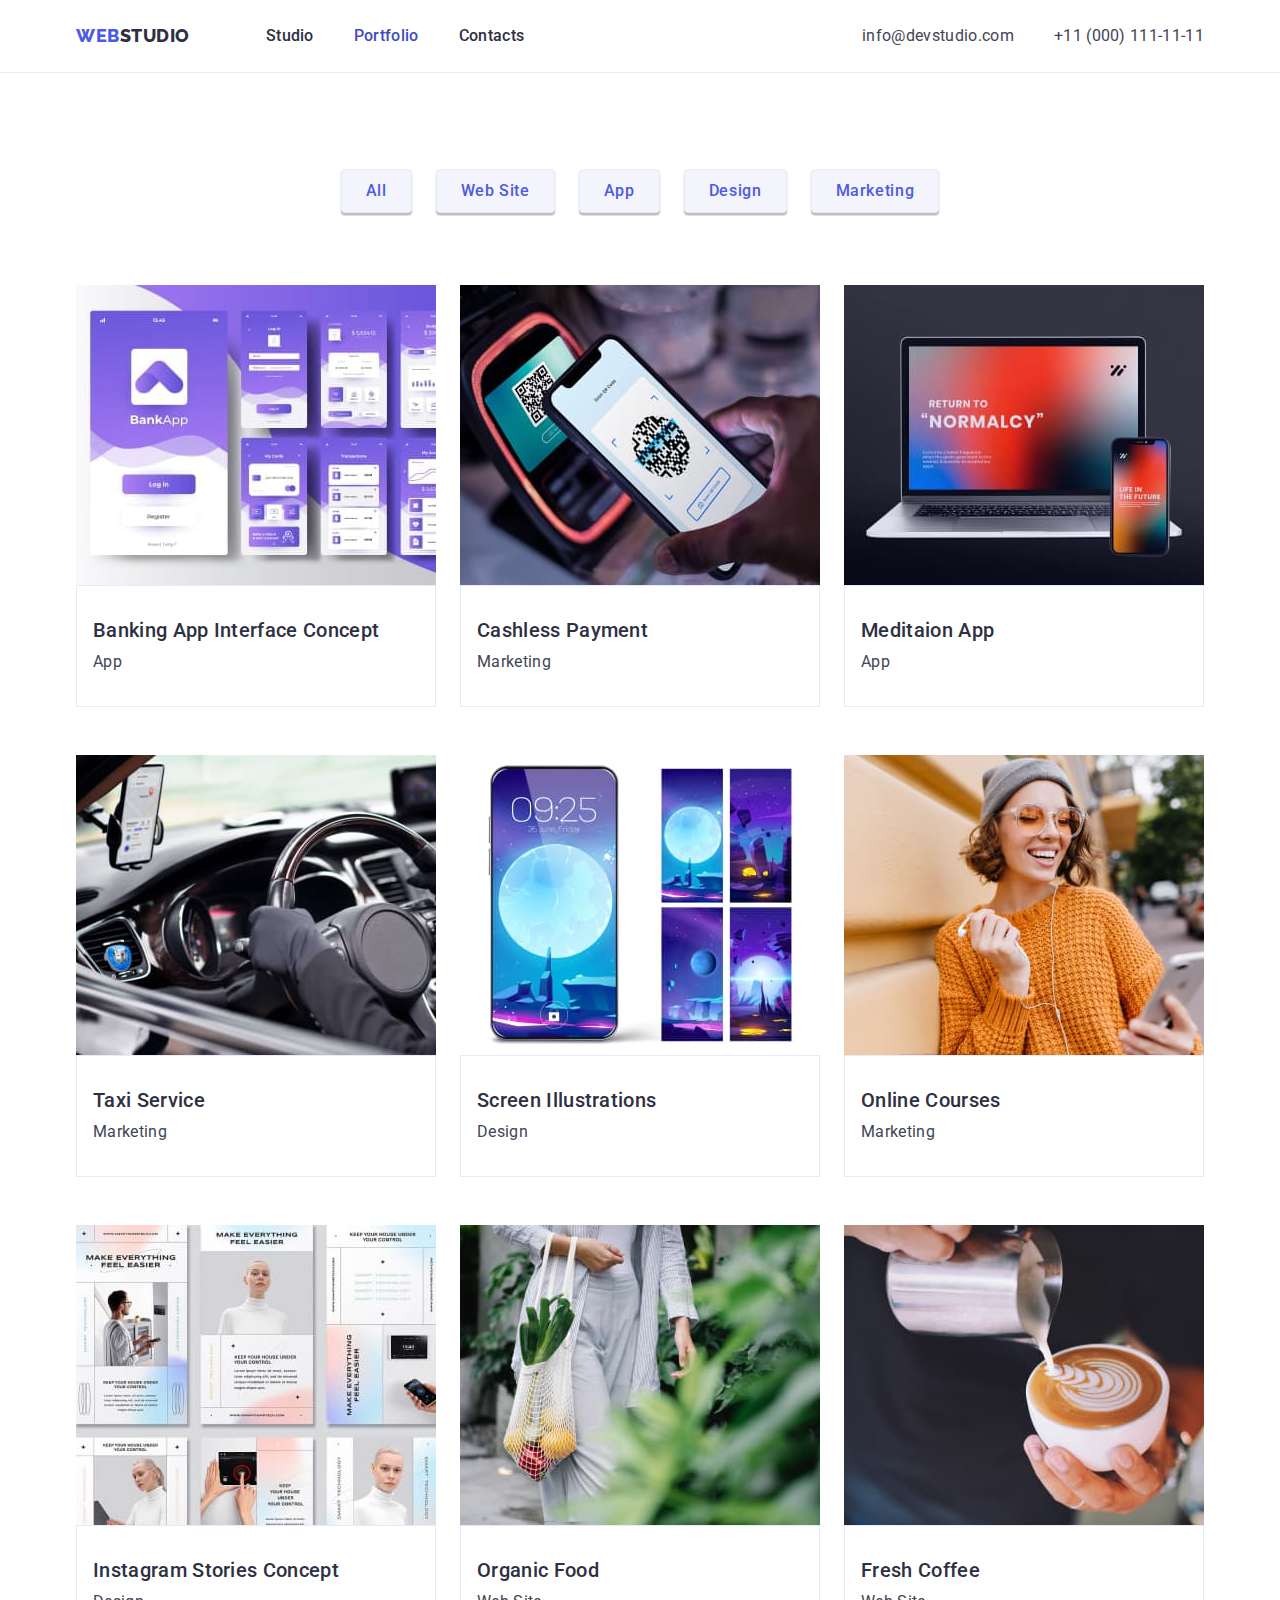
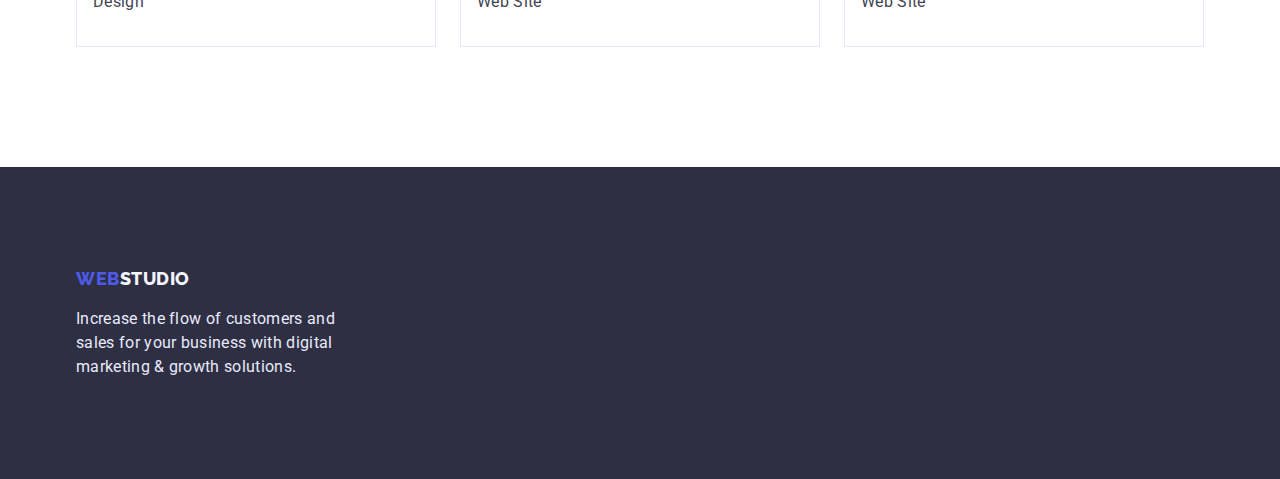
==== commit 16835672: "HW3 chandes css html" ====
--- a/portfolio.html
+++ b/portfolio.html
@@ -58,8 +58,8 @@
     <!-- Main -->
 
     <main>
-      <section class="section-works">
-        <div class="container section">
+      <section class="section-works section">
+        <div class="container">
           <h1 class="main-title-none">Portfolio-hero</h1>
           <ul class="filters-list list">
             <li class="filter-item">
--- a/css/styles.css
+++ b/css/styles.css
@@ -35,7 +35,8 @@
 
 img {
   display: block;
-  /* max-width: 100%; */
+  max-width: 100%;
+  height: auto;
 }
 
 button {
@@ -265,7 +266,7 @@
 }
 
 /* Doing */
-.section-examples {
+.section-doing {
   padding-top: 0;
 }
 
@@ -302,19 +303,22 @@
 /* =============Footer============= */
 .footer-container {
   display: block;
+  /* padding-top: 100px;
+  padding-bottom: 100px; */
+  max-width: 264px;
+}
+
+.footer {
+  background: var(--dark-background-color);
   padding-top: 100px;
   padding-bottom: 100px;
-  max-width: 264px;
-}
-
-.footer {
-  background: var(--dark-background-color);
-}
-
+}
 .footer .logo {
   display: inline-block;
   margin-right: 0;
   margin-bottom: 16px;
+  padding-top: 0;
+  padding-bottom: 0;
 }
 
 .footer .logo-studio {
@@ -326,7 +330,7 @@
 }
 
 /* ==============Portfolio=============*/
-.section-works .section {
+.section-works {
   padding-top: 96px;
 }
 
